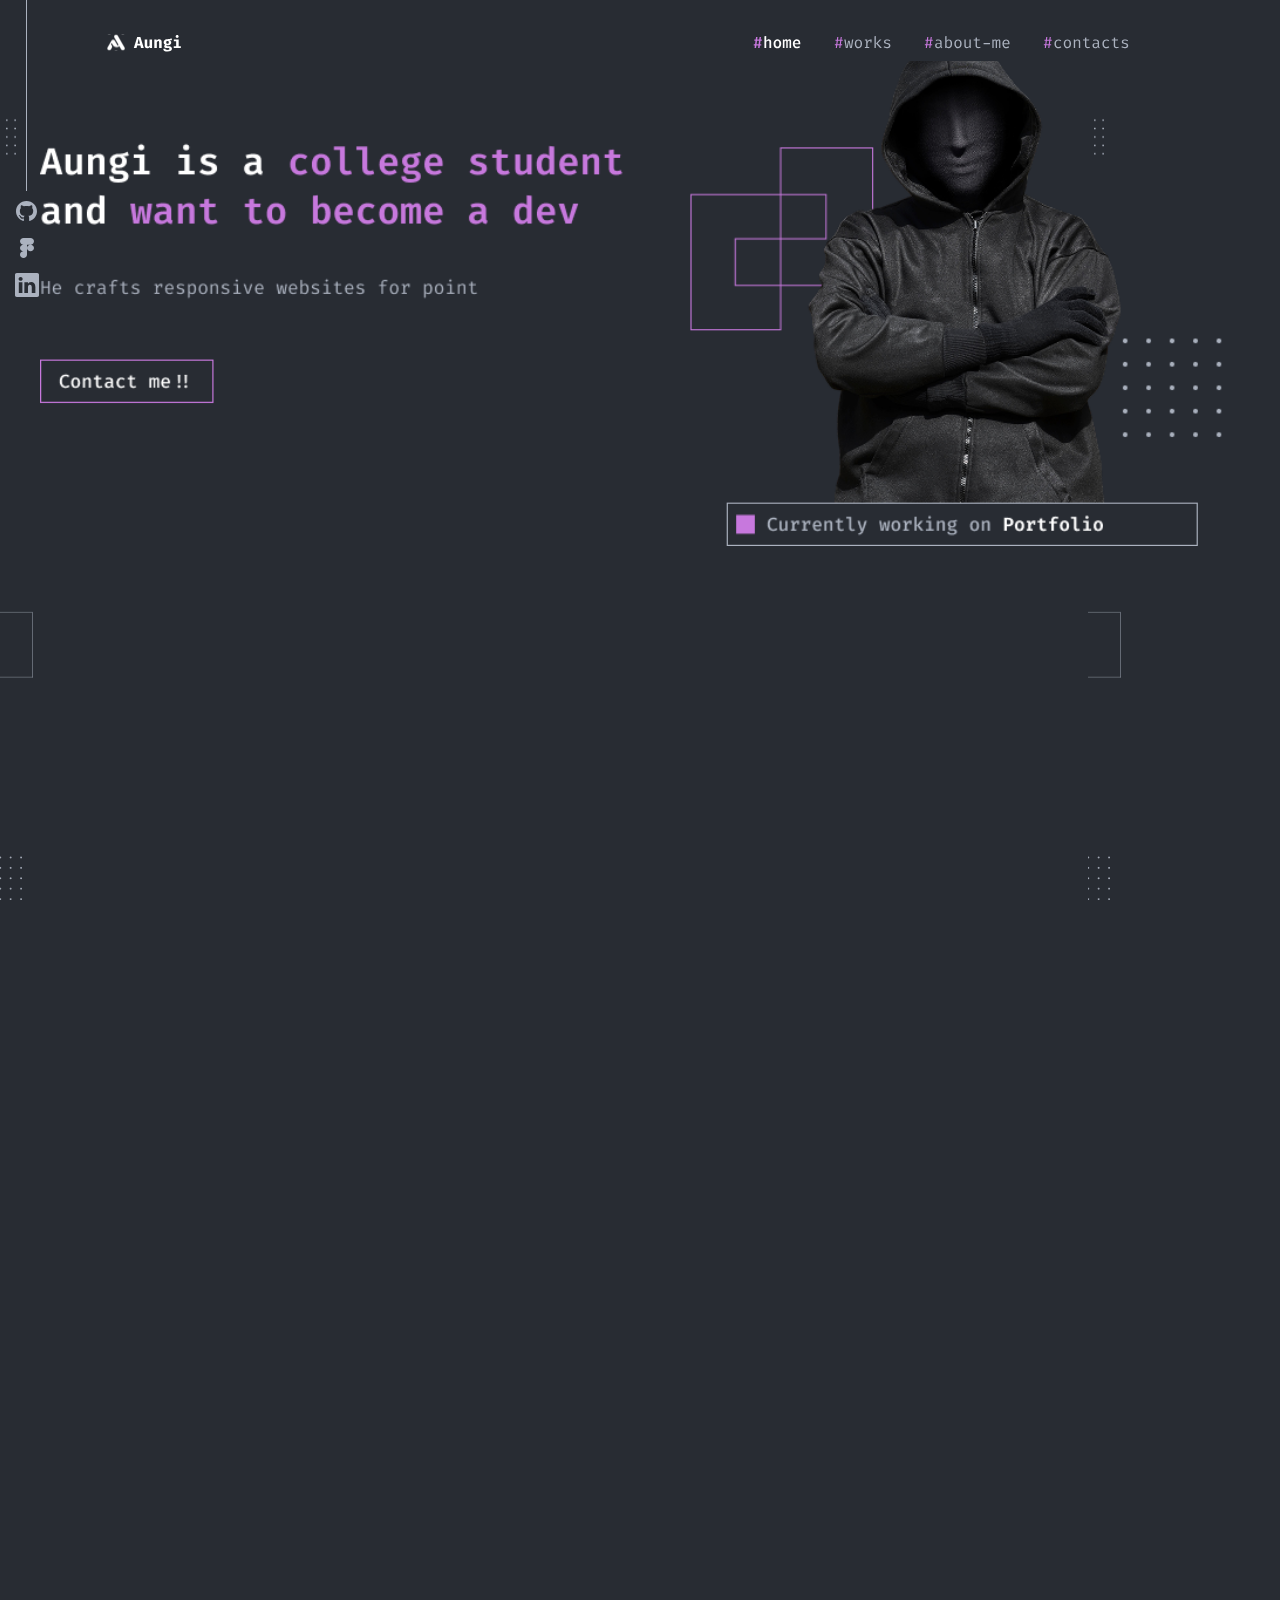
==== index.html @ 1c87468e "Add files via upload" ====
<!DOCTYPE html>
<html lang="en">
<head>
    <meta charset="UTF-8">
    <meta name="viewport" content="width=device-width, initial-scale=1.0">
    <title>Portfolio</title>
    <link rel="stylesheet" href="styles.css">
</head>
<body>
    <nav class="svg-navbar">
        <img src="page/element/Header.svg" alt="Navbar" width="100%" height="50">
    </nav>
    <div class="moving-line">
        <a href="https://github.com/Aungisama" target="_blank" rel="noopener noreferrer">
            <svg width="32" height="32" viewBox="0 0 32 32" fill="none" xmlns="http://www.w3.org/2000/svg">
                <path d="M15.5 6C9.69875 6 5 10.5882 5 16.2529C5 20.7899 8.00562 24.6219 12.1794 25.9804C12.7044 26.0701 12.9012 25.7625 12.9012 25.4934C12.9012 25.2499 12.8881 24.4425 12.8881 23.5838C10.25 24.058 9.5675 22.9558 9.3575 22.3791C9.23938 22.0843 8.7275 21.1743 8.28125 20.9308C7.91375 20.7386 7.38875 20.2644 8.26813 20.2516C9.095 20.2388 9.68563 20.9949 9.8825 21.3025C10.8275 22.8533 12.3369 22.4175 12.9406 22.1484C13.0325 21.4819 13.3081 21.0334 13.61 20.777C11.2737 20.5207 8.8325 19.6364 8.8325 15.7147C8.8325 14.5997 9.23938 13.6769 9.90875 12.9592C9.80375 12.7029 9.43625 11.6519 10.0138 10.2422C10.0138 10.2422 10.8931 9.97301 12.9012 11.2931C13.7413 11.0624 14.6338 10.947 15.5263 10.947C16.4188 10.947 17.3113 11.0624 18.1513 11.2931C20.1594 9.9602 21.0387 10.2422 21.0387 10.2422C21.6163 11.6519 21.2488 12.7029 21.1438 12.9592C21.8131 13.6769 22.22 14.5868 22.22 15.7147C22.22 19.6492 19.7656 20.5207 17.4294 20.777C17.81 21.0975 18.1381 21.7126 18.1381 22.6738C18.1381 24.0452 18.125 25.1474 18.125 25.4934C18.125 25.7625 18.3219 26.0829 18.8469 25.9804C20.9314 25.2935 22.7428 23.9854 24.026 22.2403C25.3092 20.4953 25.9996 18.4012 26 16.2529C26 10.5882 21.3013 6 15.5 6Z" fill="#ABB2BF"/>
            </svg>
        </a>
        <a href="https://www.figma.com/@aungi" target="_blank" rel="noopener noreferrer">
            <svg width="32" height="32" viewBox="0 0 32 32" fill="none" xmlns="http://www.w3.org/2000/svg" >
                <path d="M16 16C16 15.1159 16.3687 14.2681 17.0251 13.643C17.6815 13.0179 18.5717 12.6667 19.5 12.6667C20.4283 12.6667 21.3185 13.0179 21.9749 13.643C22.6313 14.2681 23 15.1159 23 16C23 16.8841 22.6313 17.7319 21.9749 18.357C21.3185 18.9821 20.4283 19.3333 19.5 19.3333C18.5717 19.3333 17.6815 18.9821 17.0251 18.357C16.3687 17.7319 16 16.8841 16 16ZM9 22.6667C9 21.7826 9.36875 20.9348 10.0251 20.3096C10.6815 19.6845 11.5717 19.3333 12.5 19.3333H16V22.6667C16 23.5507 15.6313 24.3986 14.9749 25.0237C14.3185 25.6488 13.4283 26 12.5 26C11.5717 26 10.6815 25.6488 10.0251 25.0237C9.36875 24.3986 9 23.5507 9 22.6667ZM16 6V12.6667H19.5C20.4283 12.6667 21.3185 12.3155 21.9749 11.6904C22.6313 11.0652 23 10.2174 23 9.33333C23 8.44928 22.6313 7.60143 21.9749 6.97631C21.3185 6.35119 20.4283 6 19.5 6H16ZM9 9.33333C9 10.2174 9.36875 11.0652 10.0251 11.6904C10.6815 12.3155 11.5717 12.6667 12.5 12.6667H16V6H12.5C11.5717 6 10.6815 6.35119 10.0251 6.97631C9.36875 7.60143 9 8.44928 9 9.33333ZM9 16C9 16.8841 9.36875 17.7319 10.0251 18.357C10.6815 18.9821 11.5717 19.3333 12.5 19.3333H16V12.6667H12.5C11.5717 12.6667 10.6815 13.0179 10.0251 13.643C9.36875 14.2681 9 15.1159 9 16Z" fill="#ABB2BF"/>
            </svg>
        </a>
        <a href="www.linkedin.com/in/ konlayuth-pudpong-6080a7324" target="_blank" rel="noopener noreferrer">
            <svg width="32" height="32" viewBox="0 0 32 32" fill="none" xmlns="http://www.w3.org/2000/svg">
                <path d="M4 5.719C4 4.7695 4.789 4 5.7625 4H26.2375C27.211 4 28 4.7695 28 5.719V26.281C28 27.2305 27.211 28 26.2375 28H5.7625C4.789 28 4 27.2305 4 26.281V5.719ZM11.4145 24.091V13.2535H7.813V24.091H11.4145ZM9.6145 11.773C10.87 11.773 11.6515 10.942 11.6515 9.901C11.629 8.8375 10.8715 8.029 9.6385 8.029C8.4055 8.029 7.6 8.839 7.6 9.901C7.6 10.942 8.3815 11.773 9.5905 11.773H9.6145ZM16.9765 24.091V18.0385C16.9765 17.7145 17.0005 17.3905 17.0965 17.1595C17.356 16.513 17.9485 15.8425 18.9445 15.8425C20.248 15.8425 20.7685 16.8355 20.7685 18.2935V24.091H24.37V17.875C24.37 14.545 22.594 12.997 20.224 12.997C18.313 12.997 17.4565 14.047 16.9765 14.7865V14.824H16.9525C16.9605 14.8115 16.9685 14.799 16.9765 14.7865V13.2535H13.3765C13.4215 14.2705 13.3765 24.091 13.3765 24.091H16.9765Z" fill="#ABB2BF"/>
                </svg>
                
        </a>
    </div>

    <div class="sidebar-left"></div>
    <div class="sidebar-right"></div>

    <img src="page/first.png" alt="Background" class="background-image" width="100%" height="100%">
</body>
</html>
---- styles.css ----
.container {
    display: flex;
    flex-wrap: wrap;
    justify-content: space-between;
}
.item {
    flex: 1 1 300px; /* Grow, shrink, and set a minimum width */
}

@media only screen and (max-width: 480px) {
    .container {
        flex-direction: column; /* Stack items on smaller screens */
    }
}

img {
    max-width: 100%;
    height: auto;
}

@media (max-width: 768px) {
    .item {
        flex: 1 1 100%; /* Full width on smaller screens */
    }
}

.moving-line {
    position: fixed; /* Keeps the line fixed relative to the viewport */
    top: 0; /* Always at the top of the screen */
    left: 2%; /* Adjust horizontal position as needed */
    width: 1px; /* Thin vertical line */
    height: 191px; /* Set a fixed height for the line */
    background: #ABB2BF; /* Change color if needed */
    z-index: 9999; /* Stays above other elements */
    pointer-events: none; /* Allows interaction with elements below */
    display: flex; /* Use flexbox for layout */
    flex-direction: column; /* Stack children vertically */
    align-items: flex-start; 
    justify-content: flex-end; 
    gap: 35px; /* Add spacing between the line and the SVG */
}

body {
    width: 1200px; /* Fixed width */
    height: 3000px; /* Fixed height */
    margin: 0 auto; /* Center the page */
    z-index: 1; /* Stays below the moving line */
    padding-top: 50px; /* Add padding to prevent content from overlapping the navbar */
    color: #FFFFFF; /* Optional: Set text color for better contrast */
    background-color: #282C33;
    }

.svg-navbar {
    position: fixed; /* Keeps the navbar fixed at the top */
    top: 0;
    left :20%; /* Adjust horizontal position as needed */
    width: 80%; /* Full width of the screen */
    height: 50px; /* djust height as needed */
    margin-left: -150px;
}

.moving-line img, .moving-line svg {
    pointer-events: auto; /* Ensure the SVG is clickable */
    display: block;
    width: 32px; /* Adjust size as needed */
    height: 32px; /* Adjus size as needed */
    margin-left: -15px;
    margin-bottom: -110px;
    margin-top: 80px; 
    transition: transform 0.3s ease; /* Smooth transition for hover effect */    
}

.sidebar-left {
    position: fixed ; /* Keeps the sidebar fixed relative to the viewport */
    top: 0;
    left: 0; /* Position the sidebar on the left */
    width: 15vw; /* Adjust width as needed */
    height: 100%; /* Full height of the viewport */
    background-image: url('page/background.png'); /* Add background image */
    background-size: cover; /* Cover the entire sidebar area */
    background-repeat: no-repeat; /* Prevent repeating the background image */
    z-index: 1; /* Stays below the moving line */
}

.sidebar-right {
    position: fixed ; /* Keeps the sidebar fixed relative to the viewport */
    top: 0;
    right: 0; /* Position the sidebar on the right */
    width: 15vw; /* Adjust width as needed */
    height: 100%; /* Full height of the viewport */
    background-image: url('page/background.png'); /* Add background image */
    background-size: cover; /* Cover the entire sidebar area */
    background-repeat: no-repeat; /* Prevent repeating the background image */
    z-index: 1; /* Stays below the moving line */
}
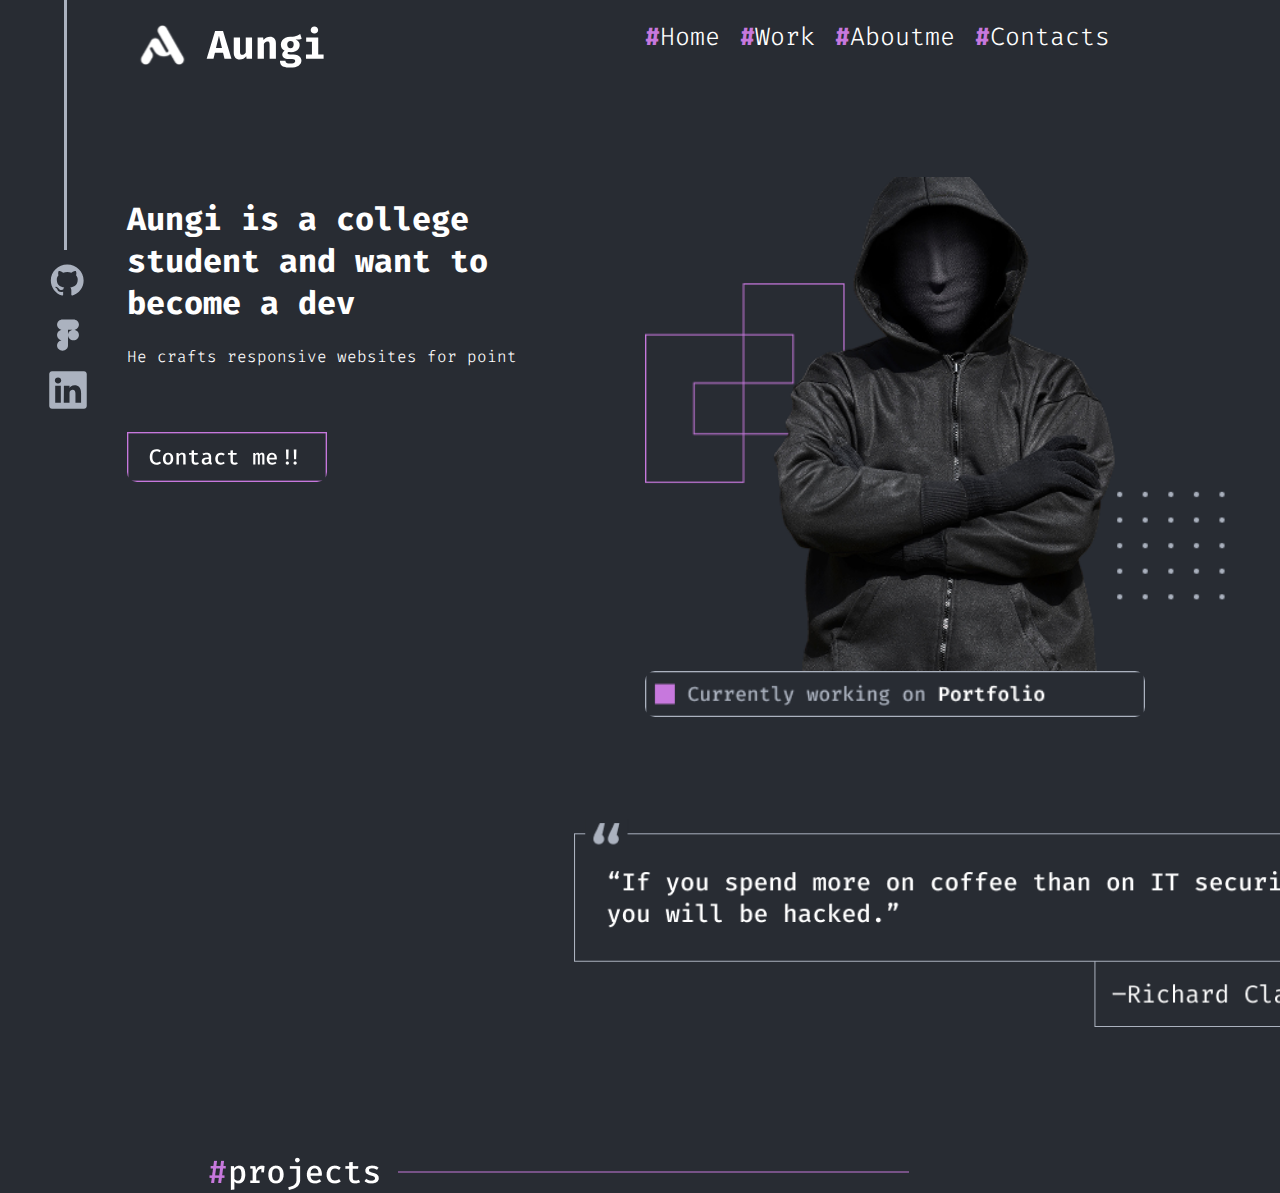
==== commit 139890c1: "Add files via upload" ====
--- a/index.html
+++ b/index.html
@@ -5,11 +5,22 @@
     <meta name="viewport" content="width=device-width, initial-scale=1.0">
     <title>Portfolio</title>
     <link rel="stylesheet" href="styles.css">
+    <link rel="preconnect" href="https://fonts.googleapis.com">
+<link rel="preconnect" href="https://fonts.gstatic.com" crossorigin>
+<link href="https://fonts.googleapis.com/css2?family=Fira+Code:wght@300..700&display=swap" rel="stylesheet">
 </head>
-<body>
-    <nav class="svg-navbar">
-        <img src="page/element/Header.svg" alt="Navbar" width="100%" height="50">
-    </nav>
+<body class="fira-code">
+    <div class="grid-container navbar ">
+        <div class="grid-item" style="text-align: left;">
+            <img src="image/element/logonav.svg" width="180px" style="padding-left: 20%;">
+        </div>
+        <div class="grid-item grid-col2" style="text-align: center; padding-right: 30%;">
+            <a href="index.html" class="navbar-menu "><span class="pink-hash">#</span>Home</a>
+            <a href="index.html" class="navbar-menu "><span class="pink-hash">#</span>Work</a>
+            <a href="contact.html" class="navbar-menu"><span class="pink-hash">#</span>Aboutme</a>
+            <a href="work.html" class="navbar-menu"><span class="pink-hash">#</span>Contacts</a>
+        </div>
+    </div>
     <div class="moving-line">
         <a href="https://github.com/Aungisama" target="_blank" rel="noopener noreferrer">
             <svg width="32" height="32" viewBox="0 0 32 32" fill="none" xmlns="http://www.w3.org/2000/svg">
@@ -24,14 +35,30 @@
         <a href="www.linkedin.com/in/ konlayuth-pudpong-6080a7324" target="_blank" rel="noopener noreferrer">
             <svg width="32" height="32" viewBox="0 0 32 32" fill="none" xmlns="http://www.w3.org/2000/svg">
                 <path d="M4 5.719C4 4.7695 4.789 4 5.7625 4H26.2375C27.211 4 28 4.7695 28 5.719V26.281C28 27.2305 27.211 28 26.2375 28H5.7625C4.789 28 4 27.2305 4 26.281V5.719ZM11.4145 24.091V13.2535H7.813V24.091H11.4145ZM9.6145 11.773C10.87 11.773 11.6515 10.942 11.6515 9.901C11.629 8.8375 10.8715 8.029 9.6385 8.029C8.4055 8.029 7.6 8.839 7.6 9.901C7.6 10.942 8.3815 11.773 9.5905 11.773H9.6145ZM16.9765 24.091V18.0385C16.9765 17.7145 17.0005 17.3905 17.0965 17.1595C17.356 16.513 17.9485 15.8425 18.9445 15.8425C20.248 15.8425 20.7685 16.8355 20.7685 18.2935V24.091H24.37V17.875C24.37 14.545 22.594 12.997 20.224 12.997C18.313 12.997 17.4565 14.047 16.9765 14.7865V14.824H16.9525C16.9605 14.8115 16.9685 14.799 16.9765 14.7865V13.2535H13.3765C13.4215 14.2705 13.3765 24.091 13.3765 24.091H16.9765Z" fill="#ABB2BF"/>
-                </svg>
-                
+                </svg>    
         </a>
     </div>
-
-    <div class="sidebar-left"></div>
-    <div class="sidebar-right"></div>
-
-    <img src="page/first.png" alt="Background" class="background-image" width="100%" height="100%">
+    <div class="grid-container ">
+        <div class="grid-item" style="text-align: left;padding-top: 20%;padding-left: 20%;">
+            <h1 class="title ">Aungi is a college student and want to become a dev</h1>
+            <p class="description ">He crafts responsive websites for point</p>
+            <a href="contact.html"><img src="image/element/contracthome.svg" width="200px" alt="hero image" style="padding-top: 10%;"></a>
+        </div>
+        <div class="grid-item" style="text-align: center;padding-top: 20%;padding-left: 0%;">
+            <img src="image/Group 46.png" class="non-clickable" width="600px" alt="hero image">
+            <img src="image/Frame 58.png" class="non-clickable" width="500px" alt="hero image">
+        </div>
+    </div>
+    <div class="grid-container">
+        <div class="grid-item" style="text-align: center;padding-top: 10%;padding-left: 70%;">
+            <img src="image/quote.png" class="non-clickable" width="800px" alt="hero image">
+        </div>
+    </div>
+    <div class="grid-container">
+        <div class="grid-item row-container" style="text-align: center; padding-top: 10%; padding-left: 20%;">
+            <img src="image/H2.png" class="non-clickable" width="800px" alt="hero image">
+            <a href="work.html"><img src="image/element/View all ~~_.svg" width="200px" alt="hero image" style="padding-left: 90%;margin-left: 90%;"></a>
+        </div>
+    </div>
 </body>
 </html>--- a/styles.css
+++ b/styles.css
@@ -1,35 +1,9 @@
-.container {
-    display: flex;
-    flex-wrap: wrap;
-    justify-content: space-between;
-}
-.item {
-    flex: 1 1 300px; /* Grow, shrink, and set a minimum width */
-}
-
-@media only screen and (max-width: 480px) {
-    .container {
-        flex-direction: column; /* Stack items on smaller screens */
-    }
-}
-
-img {
-    max-width: 100%;
-    height: auto;
-}
-
-@media (max-width: 768px) {
-    .item {
-        flex: 1 1 100%; /* Full width on smaller screens */
-    }
-}
-
 .moving-line {
     position: fixed; /* Keeps the line fixed relative to the viewport */
     top: 0; /* Always at the top of the screen */
-    left: 2%; /* Adjust horizontal position as needed */
-    width: 1px; /* Thin vertical line */
-    height: 191px; /* Set a fixed height for the line */
+    left: 5%; /* Adjust horizontal position as needed */
+    width: 3px; /* Thin vertical line */
+    height: 250px; /* Set a fixed height for the line */
     background: #ABB2BF; /* Change color if needed */
     z-index: 9999; /* Stays above other elements */
     pointer-events: none; /* Allows interaction with elements below */
@@ -37,61 +11,134 @@
     flex-direction: column; /* Stack children vertically */
     align-items: flex-start; 
     justify-content: flex-end; 
-    gap: 35px; /* Add spacing between the line and the SVG */
+    gap: 50px; /* Add spacing between the line and the SVG */
 }
 
 body {
-    width: 1200px; /* Fixed width */
-    height: 3000px; /* Fixed height */
-    margin: 0 auto; /* Center the page */
+    width: 100%; /* Ensures the body takes the full width of the viewport */
+    height: 100%; /* Ensures the body takes the full height of the viewport */
+    overflow-x: hidden; /* Prevents unwanted horizontal scrolling */
+    margin: 0; /* Removes default margin */
+    padding: 0; /* Removes default padding */
     z-index: 1; /* Stays below the moving line */
     padding-top: 50px; /* Add padding to prevent content from overlapping the navbar */
     color: #FFFFFF; /* Optional: Set text color for better contrast */
-    background-color: #282C33;
-    }
+    background-color: #282C33; /* Background color */
+    box-sizing: border-box; /* Ensures padding and borders are included in width/height */
+ }
 
-.svg-navbar {
-    position: fixed; /* Keeps the navbar fixed at the top */
-    top: 0;
-    left :20%; /* Adjust horizontal position as needed */
-    width: 80%; /* Full width of the screen */
-    height: 50px; /* djust height as needed */
-    margin-left: -150px;
+/* Optional: Add a hover effect for the SVGs */
+.moving-line img:hover, .moving-line svg:hover {
+    transform: scale(1.2); /* Scale up the SVG on hover */
+    cursor: pointer; /* Change cursor to pointer on hover */
 }
-
 .moving-line img, .moving-line svg {
     pointer-events: auto; /* Ensure the SVG is clickable */
     display: block;
-    width: 32px; /* Adjust size as needed */
-    height: 32px; /* Adjus size as needed */
-    margin-left: -15px;
-    margin-bottom: -110px;
-    margin-top: 80px; 
-    transition: transform 0.3s ease; /* Smooth transition for hover effect */    
+    width: 50px; /* Adjust size as needed */
+    height: 50px; /* Adjus size as needed */
+    margin-left: -21px;
+    margin-bottom: -165px; /* Adjust vertical position as needed */
+    margin-top: 120px;
+    transition: transform 0.3s ease; /* Smooth transition for hover effect */
+    
 }
 
-.sidebar-left {
-    position: fixed ; /* Keeps the sidebar fixed relative to the viewport */
+.navbar {
+    display: grid;
+    grid-template-columns: auto 1fr; /* Two columns: one for the logo, one for the menu */
+     /* Vertically center the content */
+    position: fixed;
     top: 0;
-    left: 0; /* Position the sidebar on the left */
-    width: 15vw; /* Adjust width as needed */
-    height: 100%; /* Full height of the viewport */
-    background-image: url('page/background.png'); /* Add background image */
-    background-size: cover; /* Cover the entire sidebar area */
-    background-repeat: no-repeat; /* Prevent repeating the background image */
-    z-index: 1; /* Stays below the moving line */
+    left: 0;
+    right: 0;
+    width: 100%; /* Full width */
+    height: 7%; /* Adjust height as needed */
+    background-color: #282C33;
+    backdrop-filter: blur(10px);
+    z-index: 1000; /* Ensure it stays above other elements */
+
 }
 
-.sidebar-right {
-    position: fixed ; /* Keeps the sidebar fixed relative to the viewport */
-    top: 0;
-    right: 0; /* Position the sidebar on the right */
-    width: 15vw; /* Adjust width as needed */
-    height: 100%; /* Full height of the viewport */
-    background-image: url('page/background.png'); /* Add background image */
-    background-size: cover; /* Cover the entire sidebar area */
-    background-repeat: no-repeat; /* Prevent repeating the background image */
-    z-index: 1; /* Stays below the moving line */
+.navbar-menu {
+    text-decoration: none; /* Removes the underline */
+    color: white; /* Sets the text color to white */
+    font-size: 25px; /* Adjust font size as needed */
+
+}
+
+.navbar-menu:hover {
+    color: #C778DD; /* Optional: Change color on hover */
+    transform: scale(1.2);
+
+}
+
+.grid-col3{
+    grid-column: span 3;
+}
+.grid-col1{
+    grid-column: span 1;
+}
+.grid-col2{
+    grid-column: span 2;
+}
+
+.grid-col4 {
+    grid-column: span 4;
+}
+.grid-container {
+    display: grid;
+    grid-template-columns: 1fr 1fr ;
+    grid-gap: 10px;
+}
+
+.grid-item {
+    grid-column: span 1;
+    text-align: center;
+    padding: 20px;
+        }
+
+.grid-item img ,.grid-item svg {
+    object-fit: cover; /* Ensures the image covers the grid item */
+    border-radius: 10px; /* Optional: Adds rounded corners */
+    transition: transform 0.3s ease; /* Smooth transition for hover effect */
+    pointer-events: auto; /* Ensure the SVG is clickable */
+    display: block;
+}
+.grid-item:hover img, .grid-item:hover svg {
+    transform: scale(1.05); /* Scale up the image on hover */
+    cursor: pointer; /* Change cursor to pointer on hover */
+}
+
+.pink-hash {
+    color: #C778DD; /* Pink color for the hash */
+    font-weight: bold; /* Optional: Make it bold */
+}
+
+.grid-item.grid-col2 {
+    display: flex; /* Use flexbox for the menu items */
+    justify-content: center; /* Center the menu items */
+    gap: 20px; /* Add spacing between menu items */
 }
 
 
+
+.fira-code {
+    font-family: "Fira Code", monospace;
+    font-optical-sizing: auto;
+    font-weight: 300;
+    font-style: normal;
+  }
+
+.non-clickable {
+    pointer-events: none !important; /* Disable all pointer events */
+    transform: none !important; /* Disable all transformations */
+}
+
+.row-container {
+    display: flex; /* Use Flexbox to align items in a row */
+    align-items: center; /* Vertically align items */
+    justify-content: space-between; /* Add space between the images */
+    gap: 20px; /* Optional: Add spacing between the images */
+    padding: 0 20px; /* Add padding for spacing */
+}